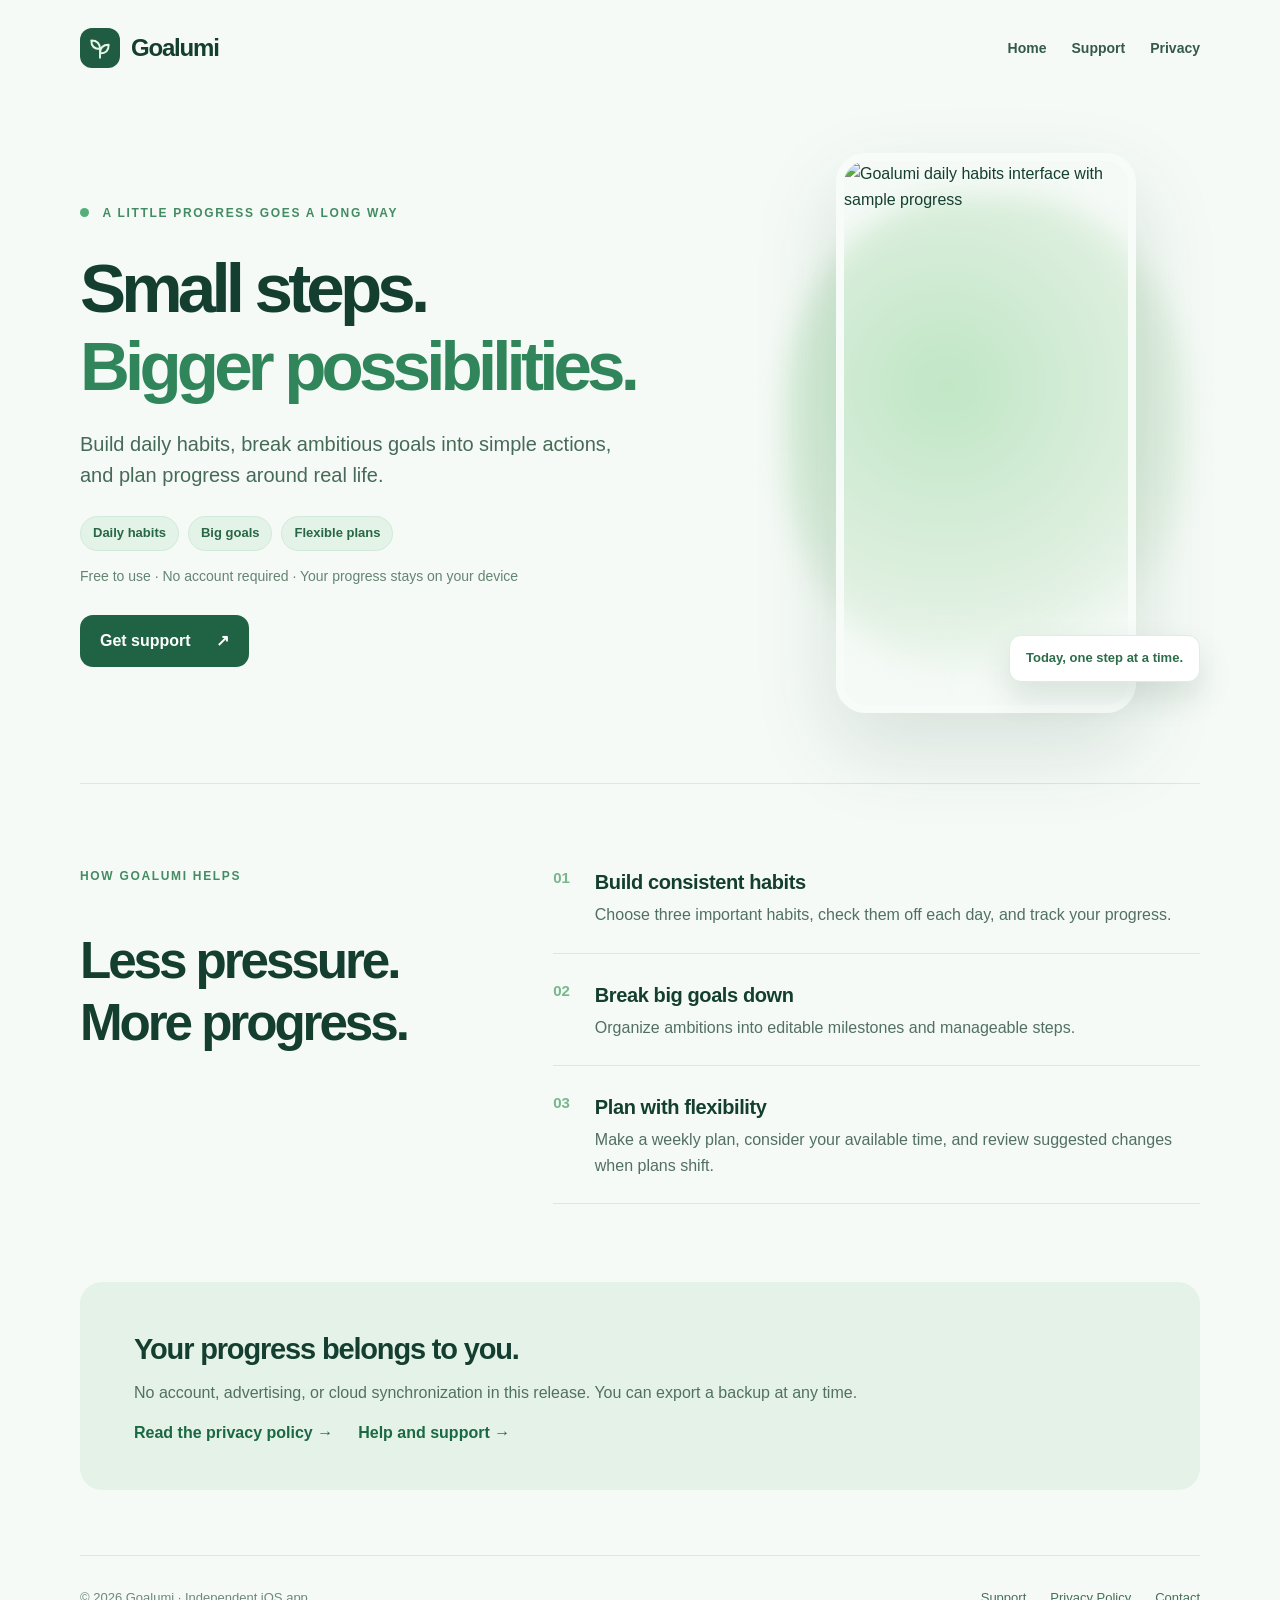
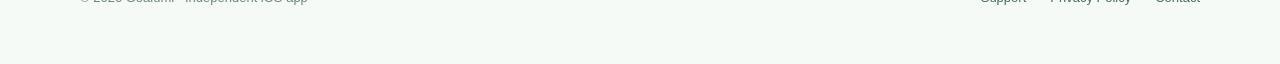
==== index.html @ 4074c79c "Add files via upload" ====
<!doctype html><html lang="en"><head><meta charset="utf-8"><meta name="viewport" content="width=device-width,initial-scale=1"><meta name="color-scheme" content="light"><meta name="theme-color" content="#edf6ee"><meta name="description" content="Goalumi helps you build habits and turn bigger goals into small, manageable steps."><link rel="icon" href="assets/goalumi-icon.png" type="image/png"><link rel="stylesheet" href="styles.css"><title>Goalumi — Small steps. Bigger possibilities.</title></head><body><header class="topbar wrap"><a class="brand" href="index.html"><span class="mark"><svg viewBox="0 0 24 24" aria-hidden="true"><path d="M12 21v-8M12 13C6.5 13 4 9.6 4 5c5 0 8 2.7 8 8ZM12 17c0-5.4 2.5-8 8-8 0 5.4-2.5 8-8 8Z"/></svg></span>Goalumi</a><nav aria-label="Site"><a href="index.html">Home</a><a href="support.html">Support</a><a href="privacy.html">Privacy</a></nav></header><main><section class="hero wrap"><div class="hero-copy"><span class="eyebrow"><span class="eyedot"></span> A little progress goes a long way</span><h1>Small steps.<br><em>Bigger possibilities.</em></h1><p class="lead">Build daily habits, break ambitious goals into simple actions, and plan progress around real life.</p><div class="tags"><span>Daily habits</span><span>Big goals</span><span>Flexible plans</span></div><p class="muted">Free to use · No account required · Your progress stays on your device</p><a class="mainbutton" href="support.html">Get support <span aria-hidden="true">↗</span></a></div><div class="hero-visual"><div class="visual-back"></div><img src="assets/goalumi-preview.webp" alt="Goalumi daily habits interface with sample progress" width="510" height="1105"><span class="visual-note">Today, one step at a time.</span></div></section><section class="features wrap"><div><span class="eyebrow">HOW GOALUMI HELPS</span><h2>Less pressure.<br>More progress.</h2></div><div class="feature-list"><article><span class="number">01</span><div><h3>Build consistent habits</h3><p>Choose three important habits, check them off each day, and track your progress.</p></div></article><article><span class="number">02</span><div><h3>Break big goals down</h3><p>Organize ambitions into editable milestones and manageable steps.</p></div></article><article><span class="number">03</span><div><h3>Plan with flexibility</h3><p>Make a weekly plan, consider your available time, and review suggested changes when plans shift.</p></div></article></div></section><section class="bottom-cta wrap"><h2>Your progress belongs to you.</h2><p>No account, advertising, or cloud synchronization in this release. You can export a backup at any time.</p><div class="links"><a href="privacy.html">Read the privacy policy →</a><a href="support.html">Help and support →</a></div></section></main><footer class="footer wrap"><span>© 2026 Goalumi · Independent iOS app</span><div><a href="support.html">Support</a><a href="privacy.html">Privacy Policy</a><a href="mailto:goalumi.support@gmail.com">Contact</a></div></footer></body></html>
---- styles.css ----
:root{color-scheme:light;--ink:#143f30;--green:#1e6547;--mint:#dff0e4;--bg:#f5faf6;--border:#d9e9dd;--secondary:#58736a}*{box-sizing:border-box}html{scroll-behavior:smooth}body{margin:0;background:var(--bg);color:var(--ink);font:16px/1.6 -apple-system,BlinkMacSystemFont,"Segoe UI",Arial,sans-serif}a{color:#1a6944}a:focus-visible,summary:focus-visible{outline:3px solid #8cd8a7;outline-offset:4px}.wrap{width:min(1120px,calc(100% - 44px));margin-inline:auto}.topbar{min-height:96px;display:flex;justify-content:space-between;align-items:center}.brand{display:flex;align-items:center;gap:11px;font-weight:800;letter-spacing:-.05em;font-size:24px;text-decoration:none;color:var(--ink)}.mark{display:grid;place-items:center;width:40px;height:40px;border-radius:12px;background:#205c42}.mark svg{width:26px;height:26px;fill:none;stroke:#e4f6e6;stroke-width:1.8;stroke-linecap:round;stroke-linejoin:round}.topbar nav{display:flex;gap:25px}.topbar nav a{font-size:14px;font-weight:650;text-decoration:none;color:#35594b}.topbar nav a:hover,.footer a:hover{text-decoration:underline}.hero{display:grid;grid-template-columns:1.2fr .8fr;min-height:660px;align-items:center;gap:50px;padding-block:52px 65px}.eyebrow{font-size:12px;font-weight:800;letter-spacing:.14em;color:#438c63;text-transform:uppercase}.eyedot{display:inline-block;width:9px;height:9px;border-radius:50%;background:#54af78;margin-right:9px}.hero h1{font-size:clamp(44px,5.4vw,79px);letter-spacing:-.07em;line-height:1.13;margin:24px 0}.hero h1 em{font-style:normal;color:#30865a}.lead{font-size:20px;max-width:540px;color:#466a58;line-height:1.55}.tags{display:flex;flex-wrap:wrap;gap:9px;margin-top:25px}.tags span{background:#e4f3e8;border:1px solid #d2e9d9;padding:6px 12px;border-radius:99px;font-size:13px;color:#286746;font-weight:700}.muted{color:#648474;font-size:14px}.mainbutton{display:inline-flex;gap:25px;background:#1f6344;color:white;text-decoration:none;padding:13px 20px;border-radius:13px;font-weight:700;margin-top:14px}.hero-visual{position:relative;display:flex;justify-content:center;align-items:center;min-height:570px}.visual-back{position:absolute;border-radius:44%;width:94%;height:84%;background:radial-gradient(circle at 40% 40%,#c0e6c5,#e3f1e4 65%,transparent 80%);filter:blur(13px)}.hero-visual img{position:relative;width:300px;max-width:80%;height:560px;object-fit:cover;object-position:top;border-radius:30px;box-shadow:0 34px 85px #17432d22;border:8px solid #f8fcf9}.visual-note{position:absolute;bottom:36px;right:0;background:white;border:1px solid #dceee0;border-radius:12px;padding:12px 16px;font-size:13px;font-weight:800;color:#2d6d4a;box-shadow:0 16px 32px #224a3522}.features{padding-block:78px;border-top:1px solid var(--border);display:grid;grid-template-columns:.75fr 1.25fr;gap:85px}.features h2{font-size:clamp(34px,4vw,55px);letter-spacing:-.06em;line-height:1.2}.feature-list article{display:flex;gap:25px;border-bottom:1px solid var(--border);padding:25px 0}.feature-list article:first-child{padding-top:4px}.number{color:#78b68e;font-weight:850;font-size:15px}.feature-list h3{font-size:20px;letter-spacing:-.02em;margin:0 0 4px}.feature-list p{color:#527061;margin:0}.bottom-cta{background:#e4f2e7;padding:44px 54px;border-radius:22px;margin-bottom:65px}.bottom-cta h2{font-size:29px;letter-spacing:-.04em;margin:0 0 7px}.bottom-cta p{color:#527061;margin:0}.links{display:flex;gap:25px;margin-top:15px}.links a{font-weight:750;text-decoration:none}.footer{border-top:1px solid var(--border);padding-block:32px 55px;display:flex;justify-content:space-between;gap:30px;font-size:13px;color:#6d887a}.footer div{display:flex;gap:24px}.footer a{text-decoration:none;color:#476e58}.interior{max-width:790px;min-height:73vh;padding-block:62px 100px}.interior h1{font-size:clamp(42px,6vw,64px);letter-spacing:-.065em;line-height:1.13;margin:15px 0 17px}.intro{font-size:19px;color:#537261;margin-bottom:31px}.interior h2{margin:40px 0 11px;letter-spacing:-.025em;font-size:24px}.contact-card{display:flex;align-items:center;gap:20px;background:#e1f1e6;border:1px solid #c8e5d2;padding:23px;border-radius:17px;text-decoration:none;color:#215f42}.contact-card .contact-icon{font-size:28px}.contact-card span:nth-child(2){flex:1}.contact-card strong{font-size:18px}.contact-card small{display:block;color:#517d61}.faq{border-top:1px solid var(--border)}.faq details{border-bottom:1px solid var(--border);padding:17px 0}.faq summary{font-weight:750;cursor:pointer;list-style-position:outside}.faq p{color:#527061;margin:9px 0 3px}.softcall{margin-top:52px;background:#e4f2e7;padding:27px 29px;border-radius:18px}.softcall h3{margin:0 0 7px;font-size:21px}.softcall p{color:#557464;margin:0 0 11px}.softcall a{font-weight:750}.legal{max-width:820px}.legal h2{margin-top:32px;font-size:21px}.legal p{color:#405e50}.legal a{overflow-wrap:anywhere}@media(max-width:760px){.topbar{min-height:76px}.topbar nav{gap:14px}.topbar nav a{font-size:13px}.brand{font-size:20px}.hero{grid-template-columns:1fr;padding:45px 0;gap:10px}.hero h1{font-size:clamp(42px,11vw,66px)}.hero-visual{min-height:460px}.hero-visual img{height:425px;width:230px}.visual-note{right:5%;bottom:8px}.features{grid-template-columns:1fr;gap:20px;padding-block:50px}.bottom-cta{padding:30px 25px}.footer{flex-direction:column;gap:15px}.interior{padding-block:45px 75px}.contact-card strong{font-size:15px}.links{flex-direction:column;gap:10px}}@media(prefers-reduced-motion:reduce){html{scroll-behavior:auto}}
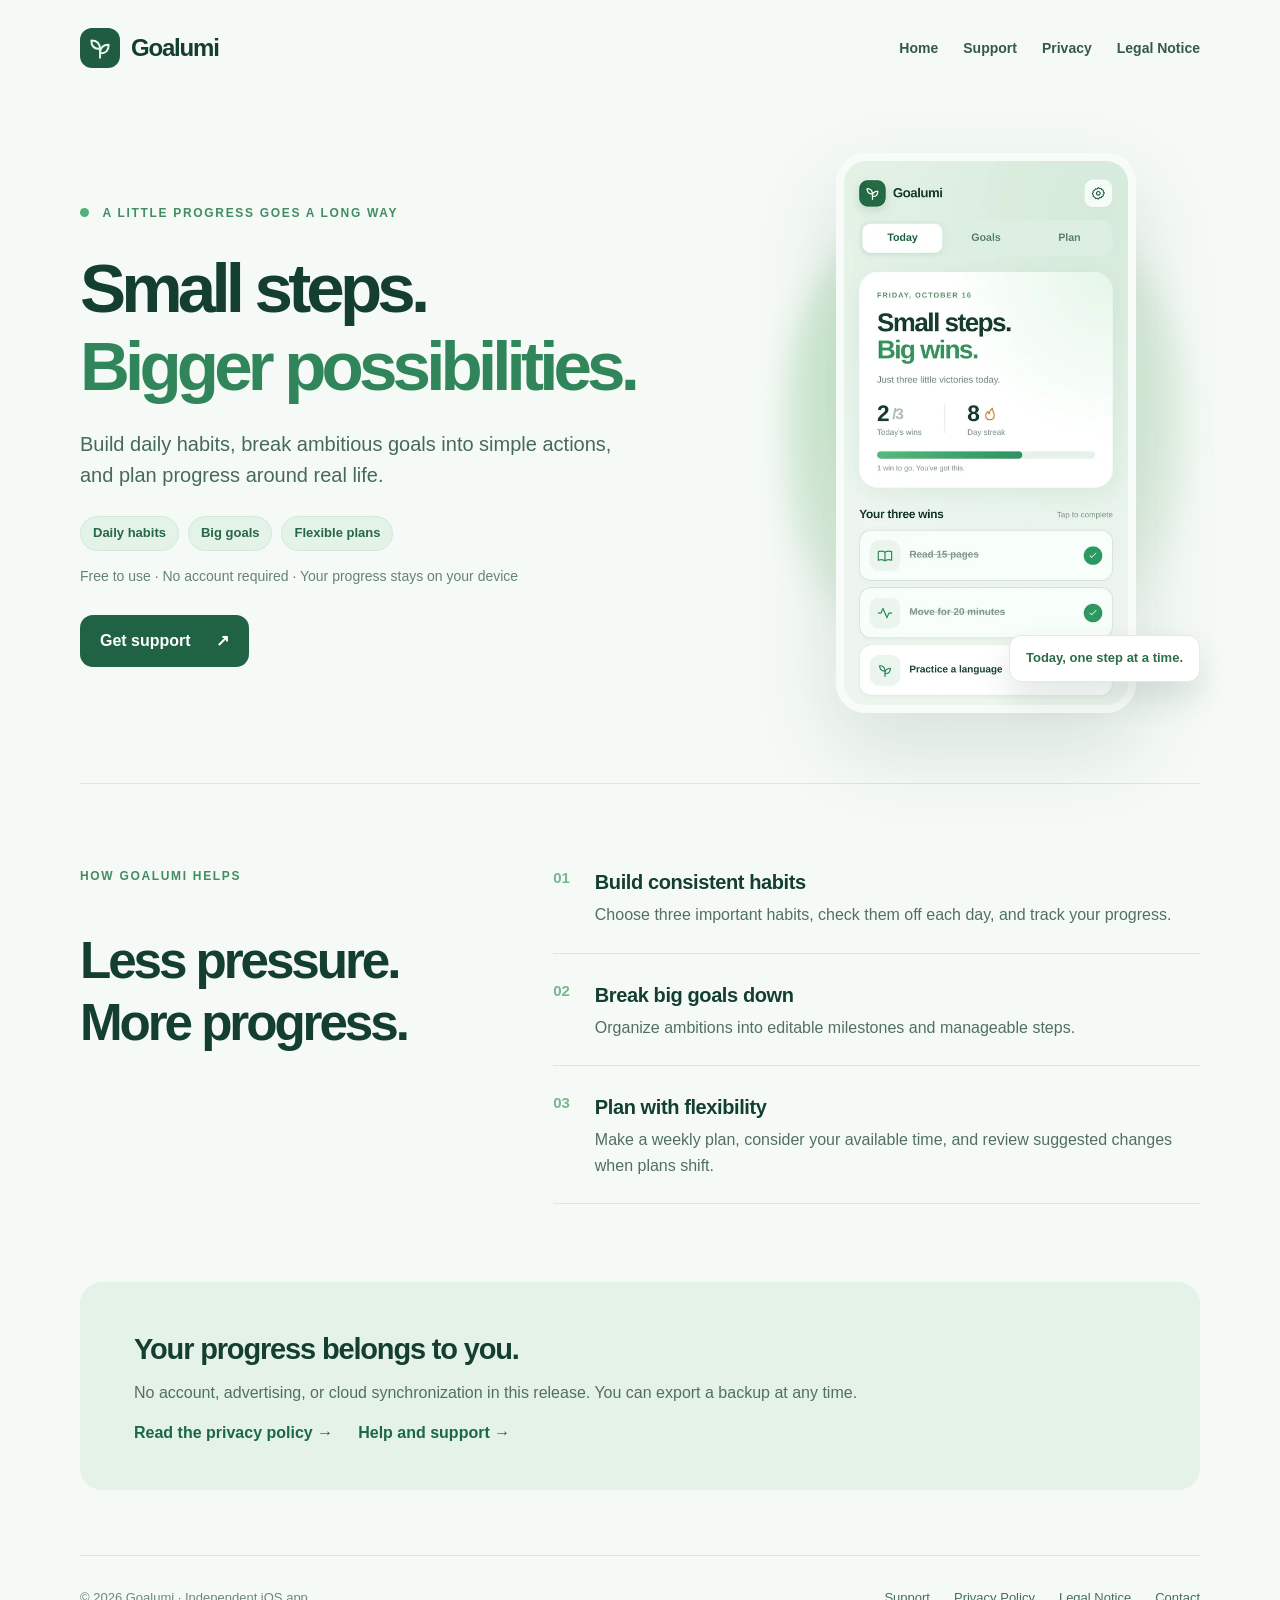
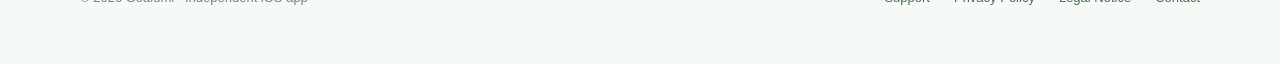
==== commit e6fe151c: "Add files via upload" ====
--- a/index.html
+++ b/index.html
@@ -1 +1 @@
-<!doctype html><html lang="en"><head><meta charset="utf-8"><meta name="viewport" content="width=device-width,initial-scale=1"><meta name="color-scheme" content="light"><meta name="theme-color" content="#edf6ee"><meta name="description" content="Goalumi helps you build habits and turn bigger goals into small, manageable steps."><link rel="icon" href="assets/goalumi-icon.png" type="image/png"><link rel="stylesheet" href="styles.css"><title>Goalumi — Small steps. Bigger possibilities.</title></head><body><header class="topbar wrap"><a class="brand" href="index.html"><span class="mark"><svg viewBox="0 0 24 24" aria-hidden="true"><path d="M12 21v-8M12 13C6.5 13 4 9.6 4 5c5 0 8 2.7 8 8ZM12 17c0-5.4 2.5-8 8-8 0 5.4-2.5 8-8 8Z"/></svg></span>Goalumi</a><nav aria-label="Site"><a href="index.html">Home</a><a href="support.html">Support</a><a href="privacy.html">Privacy</a></nav></header><main><section class="hero wrap"><div class="hero-copy"><span class="eyebrow"><span class="eyedot"></span> A little progress goes a long way</span><h1>Small steps.<br><em>Bigger possibilities.</em></h1><p class="lead">Build daily habits, break ambitious goals into simple actions, and plan progress around real life.</p><div class="tags"><span>Daily habits</span><span>Big goals</span><span>Flexible plans</span></div><p class="muted">Free to use · No account required · Your progress stays on your device</p><a class="mainbutton" href="support.html">Get support <span aria-hidden="true">↗</span></a></div><div class="hero-visual"><div class="visual-back"></div><img src="assets/goalumi-preview.webp" alt="Goalumi daily habits interface with sample progress" width="510" height="1105"><span class="visual-note">Today, one step at a time.</span></div></section><section class="features wrap"><div><span class="eyebrow">HOW GOALUMI HELPS</span><h2>Less pressure.<br>More progress.</h2></div><div class="feature-list"><article><span class="number">01</span><div><h3>Build consistent habits</h3><p>Choose three important habits, check them off each day, and track your progress.</p></div></article><article><span class="number">02</span><div><h3>Break big goals down</h3><p>Organize ambitions into editable milestones and manageable steps.</p></div></article><article><span class="number">03</span><div><h3>Plan with flexibility</h3><p>Make a weekly plan, consider your available time, and review suggested changes when plans shift.</p></div></article></div></section><section class="bottom-cta wrap"><h2>Your progress belongs to you.</h2><p>No account, advertising, or cloud synchronization in this release. You can export a backup at any time.</p><div class="links"><a href="privacy.html">Read the privacy policy →</a><a href="support.html">Help and support →</a></div></section></main><footer class="footer wrap"><span>© 2026 Goalumi · Independent iOS app</span><div><a href="support.html">Support</a><a href="privacy.html">Privacy Policy</a><a href="mailto:goalumi.support@gmail.com">Contact</a></div></footer></body></html>+<!doctype html><html lang="en"><head><meta charset="utf-8"><meta name="viewport" content="width=device-width,initial-scale=1"><meta name="color-scheme" content="light"><meta name="theme-color" content="#edf6ee"><meta name="description" content="Goalumi helps you build habits and turn bigger goals into small, manageable steps."><link rel="icon" href="assets/goalumi-icon.png" type="image/png"><link rel="stylesheet" href="styles.css"><title>Goalumi — Small steps. Bigger possibilities.</title></head><body><header class="topbar wrap"><a class="brand" href="index.html"><span class="mark"><svg viewBox="0 0 24 24" aria-hidden="true"><path d="M12 21v-8M12 13C6.5 13 4 9.6 4 5c5 0 8 2.7 8 8ZM12 17c0-5.4 2.5-8 8-8 0 5.4-2.5 8-8 8Z"/></svg></span>Goalumi</a><nav aria-label="Site"><a href="index.html">Home</a><a href="support.html">Support</a><a href="privacy.html">Privacy</a><a href="impressum.html">Legal Notice</a></nav></header><main><section class="hero wrap"><div class="hero-copy"><span class="eyebrow"><span class="eyedot"></span> A little progress goes a long way</span><h1>Small steps.<br><em>Bigger possibilities.</em></h1><p class="lead">Build daily habits, break ambitious goals into simple actions, and plan progress around real life.</p><div class="tags"><span>Daily habits</span><span>Big goals</span><span>Flexible plans</span></div><p class="muted">Free to use · No account required · Your progress stays on your device</p><a class="mainbutton" href="support.html">Get support <span aria-hidden="true">↗</span></a></div><div class="hero-visual"><div class="visual-back"></div><img src="assets/goalumi-preview.webp" alt="Goalumi daily habits interface with sample progress" width="510" height="1105"><span class="visual-note">Today, one step at a time.</span></div></section><section class="features wrap"><div><span class="eyebrow">HOW GOALUMI HELPS</span><h2>Less pressure.<br>More progress.</h2></div><div class="feature-list"><article><span class="number">01</span><div><h3>Build consistent habits</h3><p>Choose three important habits, check them off each day, and track your progress.</p></div></article><article><span class="number">02</span><div><h3>Break big goals down</h3><p>Organize ambitions into editable milestones and manageable steps.</p></div></article><article><span class="number">03</span><div><h3>Plan with flexibility</h3><p>Make a weekly plan, consider your available time, and review suggested changes when plans shift.</p></div></article></div></section><section class="bottom-cta wrap"><h2>Your progress belongs to you.</h2><p>No account, advertising, or cloud synchronization in this release. You can export a backup at any time.</p><div class="links"><a href="privacy.html">Read the privacy policy →</a><a href="support.html">Help and support →</a></div></section></main><footer class="footer wrap"><span>© 2026 Goalumi · Independent iOS app</span><div><a href="support.html">Support</a><a href="privacy.html">Privacy Policy</a><a href="impressum.html">Legal Notice</a><a href="mailto:goalumi.support@gmail.com">Contact</a></div></footer></body></html>
--- a/styles.css
+++ b/styles.css
@@ -1 +1,3 @@
-:root{color-scheme:light;--ink:#143f30;--green:#1e6547;--mint:#dff0e4;--bg:#f5faf6;--border:#d9e9dd;--secondary:#58736a}*{box-sizing:border-box}html{scroll-behavior:smooth}body{margin:0;background:var(--bg);color:var(--ink);font:16px/1.6 -apple-system,BlinkMacSystemFont,"Segoe UI",Arial,sans-serif}a{color:#1a6944}a:focus-visible,summary:focus-visible{outline:3px solid #8cd8a7;outline-offset:4px}.wrap{width:min(1120px,calc(100% - 44px));margin-inline:auto}.topbar{min-height:96px;display:flex;justify-content:space-between;align-items:center}.brand{display:flex;align-items:center;gap:11px;font-weight:800;letter-spacing:-.05em;font-size:24px;text-decoration:none;color:var(--ink)}.mark{display:grid;place-items:center;width:40px;height:40px;border-radius:12px;background:#205c42}.mark svg{width:26px;height:26px;fill:none;stroke:#e4f6e6;stroke-width:1.8;stroke-linecap:round;stroke-linejoin:round}.topbar nav{display:flex;gap:25px}.topbar nav a{font-size:14px;font-weight:650;text-decoration:none;color:#35594b}.topbar nav a:hover,.footer a:hover{text-decoration:underline}.hero{display:grid;grid-template-columns:1.2fr .8fr;min-height:660px;align-items:center;gap:50px;padding-block:52px 65px}.eyebrow{font-size:12px;font-weight:800;letter-spacing:.14em;color:#438c63;text-transform:uppercase}.eyedot{display:inline-block;width:9px;height:9px;border-radius:50%;background:#54af78;margin-right:9px}.hero h1{font-size:clamp(44px,5.4vw,79px);letter-spacing:-.07em;line-height:1.13;margin:24px 0}.hero h1 em{font-style:normal;color:#30865a}.lead{font-size:20px;max-width:540px;color:#466a58;line-height:1.55}.tags{display:flex;flex-wrap:wrap;gap:9px;margin-top:25px}.tags span{background:#e4f3e8;border:1px solid #d2e9d9;padding:6px 12px;border-radius:99px;font-size:13px;color:#286746;font-weight:700}.muted{color:#648474;font-size:14px}.mainbutton{display:inline-flex;gap:25px;background:#1f6344;color:white;text-decoration:none;padding:13px 20px;border-radius:13px;font-weight:700;margin-top:14px}.hero-visual{position:relative;display:flex;justify-content:center;align-items:center;min-height:570px}.visual-back{position:absolute;border-radius:44%;width:94%;height:84%;background:radial-gradient(circle at 40% 40%,#c0e6c5,#e3f1e4 65%,transparent 80%);filter:blur(13px)}.hero-visual img{position:relative;width:300px;max-width:80%;height:560px;object-fit:cover;object-position:top;border-radius:30px;box-shadow:0 34px 85px #17432d22;border:8px solid #f8fcf9}.visual-note{position:absolute;bottom:36px;right:0;background:white;border:1px solid #dceee0;border-radius:12px;padding:12px 16px;font-size:13px;font-weight:800;color:#2d6d4a;box-shadow:0 16px 32px #224a3522}.features{padding-block:78px;border-top:1px solid var(--border);display:grid;grid-template-columns:.75fr 1.25fr;gap:85px}.features h2{font-size:clamp(34px,4vw,55px);letter-spacing:-.06em;line-height:1.2}.feature-list article{display:flex;gap:25px;border-bottom:1px solid var(--border);padding:25px 0}.feature-list article:first-child{padding-top:4px}.number{color:#78b68e;font-weight:850;font-size:15px}.feature-list h3{font-size:20px;letter-spacing:-.02em;margin:0 0 4px}.feature-list p{color:#527061;margin:0}.bottom-cta{background:#e4f2e7;padding:44px 54px;border-radius:22px;margin-bottom:65px}.bottom-cta h2{font-size:29px;letter-spacing:-.04em;margin:0 0 7px}.bottom-cta p{color:#527061;margin:0}.links{display:flex;gap:25px;margin-top:15px}.links a{font-weight:750;text-decoration:none}.footer{border-top:1px solid var(--border);padding-block:32px 55px;display:flex;justify-content:space-between;gap:30px;font-size:13px;color:#6d887a}.footer div{display:flex;gap:24px}.footer a{text-decoration:none;color:#476e58}.interior{max-width:790px;min-height:73vh;padding-block:62px 100px}.interior h1{font-size:clamp(42px,6vw,64px);letter-spacing:-.065em;line-height:1.13;margin:15px 0 17px}.intro{font-size:19px;color:#537261;margin-bottom:31px}.interior h2{margin:40px 0 11px;letter-spacing:-.025em;font-size:24px}.contact-card{display:flex;align-items:center;gap:20px;background:#e1f1e6;border:1px solid #c8e5d2;padding:23px;border-radius:17px;text-decoration:none;color:#215f42}.contact-card .contact-icon{font-size:28px}.contact-card span:nth-child(2){flex:1}.contact-card strong{font-size:18px}.contact-card small{display:block;color:#517d61}.faq{border-top:1px solid var(--border)}.faq details{border-bottom:1px solid var(--border);padding:17px 0}.faq summary{font-weight:750;cursor:pointer;list-style-position:outside}.faq p{color:#527061;margin:9px 0 3px}.softcall{margin-top:52px;background:#e4f2e7;padding:27px 29px;border-radius:18px}.softcall h3{margin:0 0 7px;font-size:21px}.softcall p{color:#557464;margin:0 0 11px}.softcall a{font-weight:750}.legal{max-width:820px}.legal h2{margin-top:32px;font-size:21px}.legal p{color:#405e50}.legal a{overflow-wrap:anywhere}@media(max-width:760px){.topbar{min-height:76px}.topbar nav{gap:14px}.topbar nav a{font-size:13px}.brand{font-size:20px}.hero{grid-template-columns:1fr;padding:45px 0;gap:10px}.hero h1{font-size:clamp(42px,11vw,66px)}.hero-visual{min-height:460px}.hero-visual img{height:425px;width:230px}.visual-note{right:5%;bottom:8px}.features{grid-template-columns:1fr;gap:20px;padding-block:50px}.bottom-cta{padding:30px 25px}.footer{flex-direction:column;gap:15px}.interior{padding-block:45px 75px}.contact-card strong{font-size:15px}.links{flex-direction:column;gap:10px}}@media(prefers-reduced-motion:reduce){html{scroll-behavior:auto}}+:root{color-scheme:light;--ink:#143f30;--green:#1e6547;--mint:#dff0e4;--bg:#f5faf6;--border:#d9e9dd;--secondary:#58736a}*{box-sizing:border-box}html{scroll-behavior:smooth}body{margin:0;background:var(--bg);color:var(--ink);font:16px/1.6 -apple-system,BlinkMacSystemFont,"Segoe UI",Arial,sans-serif}a{color:#1a6944}a:focus-visible,summary:focus-visible{outline:3px solid #8cd8a7;outline-offset:4px}.wrap{width:min(1120px,calc(100% - 44px));margin-inline:auto}.topbar{min-height:96px;display:flex;justify-content:space-between;align-items:center}.brand{display:flex;align-items:center;gap:11px;font-weight:800;letter-spacing:-.05em;font-size:24px;text-decoration:none;color:var(--ink)}.mark{display:grid;place-items:center;width:40px;height:40px;border-radius:12px;background:#205c42}.mark svg{width:26px;height:26px;fill:none;stroke:#e4f6e6;stroke-width:1.8;stroke-linecap:round;stroke-linejoin:round}.topbar nav{display:flex;gap:25px}.topbar nav a{font-size:14px;font-weight:650;text-decoration:none;color:#35594b}.topbar nav a:hover,.footer a:hover{text-decoration:underline}.hero{display:grid;grid-template-columns:1.2fr .8fr;min-height:660px;align-items:center;gap:50px;padding-block:52px 65px}.eyebrow{font-size:12px;font-weight:800;letter-spacing:.14em;color:#438c63;text-transform:uppercase}.eyedot{display:inline-block;width:9px;height:9px;border-radius:50%;background:#54af78;margin-right:9px}.hero h1{font-size:clamp(44px,5.4vw,79px);letter-spacing:-.07em;line-height:1.13;margin:24px 0}.hero h1 em{font-style:normal;color:#30865a}.lead{font-size:20px;max-width:540px;color:#466a58;line-height:1.55}.tags{display:flex;flex-wrap:wrap;gap:9px;margin-top:25px}.tags span{background:#e4f3e8;border:1px solid #d2e9d9;padding:6px 12px;border-radius:99px;font-size:13px;color:#286746;font-weight:700}.muted{color:#648474;font-size:14px}.mainbutton{display:inline-flex;gap:25px;background:#1f6344;color:white;text-decoration:none;padding:13px 20px;border-radius:13px;font-weight:700;margin-top:14px}.hero-visual{position:relative;display:flex;justify-content:center;align-items:center;min-height:570px}.visual-back{position:absolute;border-radius:44%;width:94%;height:84%;background:radial-gradient(circle at 40% 40%,#c0e6c5,#e3f1e4 65%,transparent 80%);filter:blur(13px)}.hero-visual img{position:relative;width:300px;max-width:80%;height:560px;object-fit:cover;object-position:top;border-radius:30px;box-shadow:0 34px 85px #17432d22;border:8px solid #f8fcf9}.visual-note{position:absolute;bottom:36px;right:0;background:white;border:1px solid #dceee0;border-radius:12px;padding:12px 16px;font-size:13px;font-weight:800;color:#2d6d4a;box-shadow:0 16px 32px #224a3522}.features{padding-block:78px;border-top:1px solid var(--border);display:grid;grid-template-columns:.75fr 1.25fr;gap:85px}.features h2{font-size:clamp(34px,4vw,55px);letter-spacing:-.06em;line-height:1.2}.feature-list article{display:flex;gap:25px;border-bottom:1px solid var(--border);padding:25px 0}.feature-list article:first-child{padding-top:4px}.number{color:#78b68e;font-weight:850;font-size:15px}.feature-list h3{font-size:20px;letter-spacing:-.02em;margin:0 0 4px}.feature-list p{color:#527061;margin:0}.bottom-cta{background:#e4f2e7;padding:44px 54px;border-radius:22px;margin-bottom:65px}.bottom-cta h2{font-size:29px;letter-spacing:-.04em;margin:0 0 7px}.bottom-cta p{color:#527061;margin:0}.links{display:flex;gap:25px;margin-top:15px}.links a{font-weight:750;text-decoration:none}.footer{border-top:1px solid var(--border);padding-block:32px 55px;display:flex;justify-content:space-between;gap:30px;font-size:13px;color:#6d887a}.footer div{display:flex;gap:24px}.footer a{text-decoration:none;color:#476e58}.interior{max-width:790px;min-height:73vh;padding-block:62px 100px}.interior h1{font-size:clamp(42px,6vw,64px);letter-spacing:-.065em;line-height:1.13;margin:15px 0 17px}.intro{font-size:19px;color:#537261;margin-bottom:31px}.interior h2{margin:40px 0 11px;letter-spacing:-.025em;font-size:24px}.contact-card{display:flex;align-items:center;gap:20px;background:#e1f1e6;border:1px solid #c8e5d2;padding:23px;border-radius:17px;text-decoration:none;color:#215f42}.contact-card .contact-icon{font-size:28px}.contact-card span:nth-child(2){flex:1}.contact-card strong{font-size:18px}.contact-card small{display:block;color:#517d61}.faq{border-top:1px solid var(--border)}.faq details{border-bottom:1px solid var(--border);padding:17px 0}.faq summary{font-weight:750;cursor:pointer;list-style-position:outside}.faq p{color:#527061;margin:9px 0 3px}.softcall{margin-top:52px;background:#e4f2e7;padding:27px 29px;border-radius:18px}.softcall h3{margin:0 0 7px;font-size:21px}.softcall p{color:#557464;margin:0 0 11px}.softcall a{font-weight:750}.legal{max-width:820px}.legal h2{margin-top:32px;font-size:21px}.legal p{color:#405e50}.legal a{overflow-wrap:anywhere}@media(max-width:760px){.topbar{min-height:76px}.topbar nav{gap:14px}.topbar nav a{font-size:13px}.brand{font-size:20px}.hero{grid-template-columns:1fr;padding:45px 0;gap:10px}.hero h1{font-size:clamp(42px,11vw,66px)}.hero-visual{min-height:460px}.hero-visual img{height:425px;width:230px}.visual-note{right:5%;bottom:8px}.features{grid-template-columns:1fr;gap:20px;padding-block:50px}.bottom-cta{padding:30px 25px}.footer{flex-direction:column;gap:15px}.interior{padding-block:45px 75px}.contact-card strong{font-size:15px}.links{flex-direction:column;gap:10px}}@media(prefers-reduced-motion:reduce){html{scroll-behavior:auto}}
+.missing{color:#855119;background:#fff1d0;padding:2px 5px;border-radius:4px}.topbar nav{flex-wrap:wrap;justify-content:flex-end}.softcall[role="note"]{background:#fff3d9;border:1px solid #f0d29a;margin-top:14px}.softcall[role="note"] p{margin-bottom:0}.legal .softcall[role="note"] h3{font-size:17px}
+@media(max-width:500px){.topbar{align-items:flex-start;gap:8px;padding-top:14px;padding-bottom:12px}.topbar nav{gap:8px 12px;max-width:65%}.topbar nav a{font-size:12px}.footer div{flex-wrap:wrap;gap:8px 16px}}
